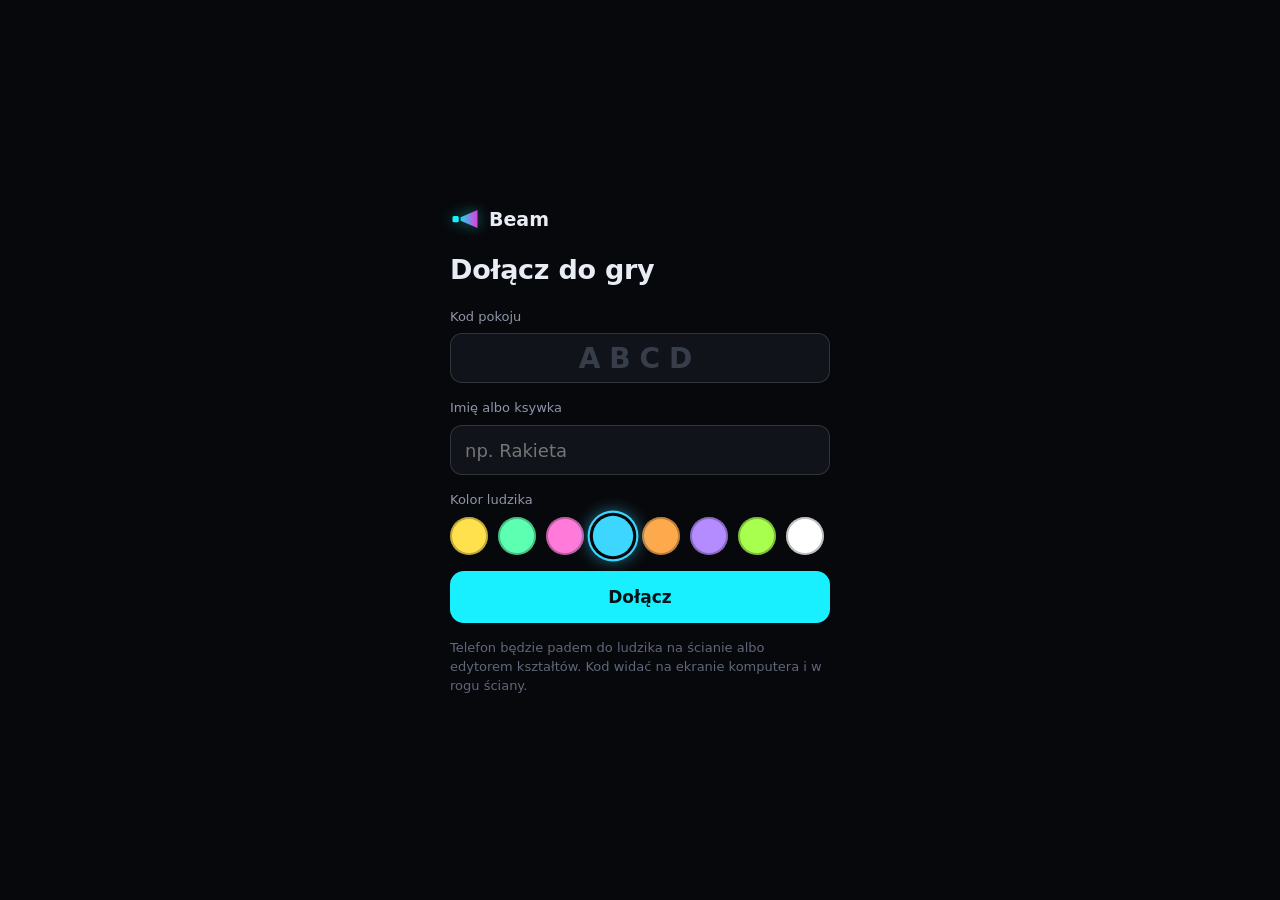
==== pad.html @ 0df1cca1 "Add phones: rooms with QR join, gamepads for up to 8 players and a touch wall editor Phones join a 4" ====
<!doctype html>
<html lang="pl">
<head>
<meta charset="utf-8">
<meta name="viewport" content="width=device-width, initial-scale=1, maximum-scale=1, user-scalable=no, viewport-fit=cover">
<title>Beam pad</title>
<meta name="description" content="Beam: telefon jako pad do ludzika na ścianie albo edytor kształtów.">
<meta name="theme-color" content="#07080b">
<meta name="mobile-web-app-capable" content="yes">
<meta name="apple-mobile-web-app-capable" content="yes">
<meta name="apple-mobile-web-app-status-bar-style" content="black-translucent">
<meta name="apple-mobile-web-app-title" content="Beam">
<link rel="icon" href="data:image/svg+xml,%3Csvg xmlns='http://www.w3.org/2000/svg' viewBox='0 0 24 24'%3E%3Crect width='24' height='24' rx='6' fill='%2307080b'/%3E%3Crect x='3' y='9.5' width='4.5' height='5' rx='1.2' fill='%2319f0ff'/%3E%3Cpath d='M8.5 10.6 21 5.5v13l-12.5-5.1z' fill='%23ff3df2'/%3E%3C/svg%3E">
<link rel="stylesheet" href="css/pad.css">
<script type="module" src="js/pad/main.js"></script>
</head>
<body>
<main id="join" class="screen">
  <form id="joinForm" class="joinbox" autocomplete="off">
    <div class="brand">
      <svg viewBox="0 0 24 24" width="30" height="30" aria-hidden="true"><defs><linearGradient id="beamg" x1="0" x2="1"><stop offset="0" stop-color="#19f0ff"/><stop offset="1" stop-color="#ff3df2"/></linearGradient></defs><rect x="2" y="9.5" width="5" height="5" rx="1.2" fill="#19f0ff"/><path d="M8.5 10.6 22 4.8v14.4l-13.5-5.8z" fill="url(#beamg)" opacity=".9"/></svg>
      <span>Beam</span>
    </div>
    <h1>Dołącz do gry</h1>
    <label class="field"><span>Kod pokoju</span><input id="code" class="codein" inputmode="text" autocapitalize="characters" autocorrect="off" spellcheck="false" maxlength="4" placeholder="ABCD"></label>
    <label class="field"><span>Imię albo ksywka</span><input id="name" maxlength="14" autocorrect="off" spellcheck="false" placeholder="np. Rakieta"></label>
    <div class="field"><span>Kolor ludzika</span><div id="colors" class="colors"></div></div>
    <button id="go" class="btn primary big" type="submit">Dołącz</button>
    <p id="joinErr" class="err" role="alert"></p>
    <p class="fine">Telefon będzie padem do ludzika na ścianie albo edytorem kształtów. Kod widać na ekranie komputera i w rogu ściany.</p>
  </form>
</main>

<main id="wait" class="screen">
  <div class="waitbox">
    <div id="waitSpin" class="spin"></div>
    <h2 id="waitTitle">Łączę...</h2>
    <p id="waitText"></p>
    <div id="waitBtns" class="col"></div>
  </div>
</main>

<main id="app" class="screen">
  <header id="bar">
    <button id="me" class="me" type="button"><i class="dot"></i><b id="meName"></b></button>
    <span id="room" class="room"></span>
    <span id="net" class="net"><i></i><em></em></span>
    <nav id="tabs" class="tabs"><button type="button" data-tab="pad">Pad</button><button type="button" data-tab="edit">Ściana</button></nav>
  </header>
  <div id="banner" class="banner"></div>

  <section id="padv" class="view">
    <div id="dz" class="zone dz">
      <div class="pb l" data-b="left"><svg viewBox="0 0 24 24"><path d="M15 5l-8 7 8 7z"/></svg></div>
      <div class="pb r" data-b="right"><svg viewBox="0 0 24 24"><path d="M9 5l8 7-8 7z"/></svg></div>
      <div class="pb d" data-b="down"><svg viewBox="0 0 24 24"><path d="M5 9l7 8 7-8z"/></svg></div>
    </div>
    <div class="mid">
      <p id="st1" class="st1"></p>
      <p id="st2" class="st2"></p>
      <div id="roster" class="roster"></div>
      <p class="turn">Poziomo jest wygodniej.</p>
      <p class="keyhint">Klawiatura: strzałki albo WASD, spacja to skok, Shift chwyta.</p>
    </div>
    <div id="az" class="zone az">
      <div class="pb grab" data-b="grab"><span>Chwyć</span></div>
      <div class="pb jump" data-b="jump"><span>Skok</span></div>
    </div>
  </section>

  <section id="editv" class="view">
    <canvas id="ec"></canvas>
    <div class="etop">
      <div id="eview" class="seg"><button type="button" data-v="wall">Ściana</button><button type="button" data-v="photo">Zdjęcie</button></div>
      <button id="eshot" class="btn small" type="button">Zdjęcie ściany</button>
    </div>
    <p id="enote" class="enote"></p>
    <div id="epoly" class="epoly">
      <button id="ppop" class="btn small" type="button">Cofnij punkt</button>
      <button id="pclose" class="btn small primary" type="button">Zamknij kształt</button>
    </div>
    <nav class="ebar">
      <button type="button" data-tool="select" title="Wybierz i przesuń"><svg viewBox="0 0 20 20"><path d="M5 3l11 6.5-4.8 1.4L9 16z" stroke-linejoin="round"/></svg><span>Wybierz</span></button>
      <button type="button" data-tool="rect" title="Prostokąt"><svg viewBox="0 0 20 20"><rect x="3.5" y="5" width="13" height="10" rx="1.2"/></svg><span>Prostokąt</span></button>
      <button type="button" data-tool="poly" title="Wielokąt"><svg viewBox="0 0 20 20"><path d="M4 15.5L6.5 4.5l7 3 2.5 8z" stroke-linejoin="round"/></svg><span>Wielokąt</span></button>
      <button id="etype" type="button" title="Typ"><i class="sw"></i><span id="etypeName">Kolizja</span></button>
      <button id="edel" type="button" title="Usuń zaznaczone"><svg viewBox="0 0 20 20"><path d="M4.5 6h11M8 6V4.5h4V6M6 6l.8 10h6.4L14 6"/></svg><span>Usuń</span></button>
      <button id="eundo" class="ic" type="button" title="Cofnij" aria-label="Cofnij"><svg viewBox="0 0 20 20"><path d="M7 4.5L3.5 8 7 11.5"/><path d="M4 8h7.5a4.5 4.5 0 0 1 0 9H9"/></svg></button>
      <button id="eredo" class="ic" type="button" title="Ponów" aria-label="Ponów"><svg viewBox="0 0 20 20"><path d="M13 4.5L16.5 8 13 11.5"/><path d="M16 8H8.5a4.5 4.5 0 0 0 0 9H11"/></svg></button>
    </nav>
  </section>
</main>

<section id="markv" class="overlay">
  <canvas id="mc"></canvas>
  <p id="mtext" class="mtext"></p>
  <div class="mbar">
    <button id="mcancel" class="btn" type="button">Anuluj</button>
    <button id="mok" class="btn primary" type="button">Gotowe</button>
  </div>
</section>

<div id="sheet" class="sheetwrap"></div>
<div id="toast" class="toast" role="status"></div>
<input id="shotFile" type="file" accept="image/*" capture="environment" hidden>
<noscript><p class="nojs">Beam potrzebuje JavaScriptu.</p></noscript>
</body>
</html>
---- css/pad.css ----
/* Beam: phone page. Big thumb zones lit in the player's own color, a touch wall editor and the photo marker matcher. */

:root {
  --bg: #07080b;
  --chrome: #0b0d12;
  --card: #10131a;
  --card2: #171b26;
  --line: rgba(255, 255, 255, 0.08);
  --line2: rgba(255, 255, 255, 0.14);
  --text: #e8ecf4;
  --soft: #c3cad8;
  --dim: #8d95a8;
  --faint: #5f6779;
  --acc: #19f0ff;
  --acc-ink: #031317;
  --warn: #ffd23d;
  --err: #ff4d5e;
  --pc: #19f0ff;
  --font: -apple-system, BlinkMacSystemFont, "SF Pro Text", "Inter", "Segoe UI", system-ui, sans-serif;
  --st: env(safe-area-inset-top, 0px);
  --sb: env(safe-area-inset-bottom, 0px);
  --sl: env(safe-area-inset-left, 0px);
  --sr: env(safe-area-inset-right, 0px);
}

* { box-sizing: border-box; }
html, body { height: 100%; margin: 0; overscroll-behavior: none; }
body {
  position: fixed;
  inset: 0;
  overflow: hidden;
  background: var(--bg);
  color: var(--text);
  font: 15px/1.45 var(--font);
  -webkit-font-smoothing: antialiased;
  -webkit-text-size-adjust: 100%;
  user-select: none;
  -webkit-user-select: none;
  -webkit-touch-callout: none;
  -webkit-tap-highlight-color: transparent;
  touch-action: manipulation;
}
button, input { font: inherit; color: inherit; }
button { cursor: pointer; }
button:disabled { opacity: 0.32; pointer-events: none; }
input { user-select: text; -webkit-user-select: text; }
button:focus-visible, input:focus-visible { outline: 2px solid rgba(25, 240, 255, 0.55); outline-offset: 2px; }
svg { display: block; }

.screen { display: none; position: absolute; inset: 0; }
.screen.on { display: flex; }

.btn {
  height: 42px;
  padding: 0 18px;
  border: 1px solid var(--line2);
  border-radius: 12px;
  background: var(--card2);
  font-weight: 600;
  white-space: nowrap;
  transition: background 0.15s, transform 0.08s;
}
.btn:active { transform: scale(0.98); }
.btn.primary { border-color: transparent; background: var(--acc); color: var(--acc-ink); font-weight: 680; }
.btn.small { height: 34px; padding: 0 13px; border-radius: 10px; font-size: 13.5px; }
.btn.big { height: 52px; font-size: 17px; border-radius: 14px; }
.col { display: flex; flex-direction: column; gap: 8px; width: 100%; }

#join { justify-content: center; overflow-y: auto; touch-action: pan-y; padding: calc(24px + var(--st)) calc(20px + var(--sr)) calc(24px + var(--sb)) calc(20px + var(--sl)); }
.joinbox { display: flex; flex-direction: column; gap: 16px; width: 100%; max-width: 380px; margin: auto 0; }
.brand { display: flex; align-items: center; gap: 9px; font-size: 19px; font-weight: 750; }
.brand svg { filter: drop-shadow(0 0 7px rgba(25, 240, 255, 0.5)); }
h1 { margin: 0 0 2px; font-size: 27px; font-weight: 760; letter-spacing: -0.01em; }
.field { display: flex; flex-direction: column; gap: 7px; color: var(--dim); font-size: 13px; }
.field input {
  width: 100%;
  height: 50px;
  padding: 0 14px;
  border: 1px solid var(--line2);
  border-radius: 12px;
  background: var(--card);
  color: var(--text);
  font-size: 18px;
  outline: none;
  transition: border-color 0.15s;
}
.field input:focus { border-color: rgba(25, 240, 255, 0.55); }
.codein { text-align: center; font-size: 28px !important; font-weight: 750; letter-spacing: 0.32em; text-transform: uppercase; font-variant-numeric: tabular-nums; }
.codein::placeholder { color: var(--faint); opacity: 0.5; }
.colors { display: flex; flex-wrap: wrap; gap: 10px; }
.sw8 {
  width: 38px;
  height: 38px;
  padding: 0;
  border: 0;
  border-radius: 50%;
  background: var(--c);
  box-shadow: inset 0 0 0 2px rgba(0, 0, 0, 0.25);
  transition: transform 0.12s, box-shadow 0.15s, opacity 0.15s;
}
.sw8.on { box-shadow: 0 0 0 3px var(--bg), 0 0 0 5px var(--c), 0 0 18px var(--c); transform: scale(1.06); }
.sw8.taken { opacity: 0.25; }
.err { min-height: 0; margin: 0; color: var(--err); font-size: 14px; }
.err:empty { display: none; }
.fine { margin: 0; color: var(--faint); font-size: 13px; }

#wait { align-items: center; justify-content: center; padding: 24px; }
.waitbox { display: flex; flex-direction: column; align-items: center; gap: 12px; width: 100%; max-width: 360px; text-align: center; }
.waitbox h2 { margin: 6px 0 0; font-size: 21px; }
.waitbox p { margin: 0; color: var(--soft); }
.waitbox .col { margin-top: 10px; }
.spin {
  width: 44px;
  height: 44px;
  border: 2px solid rgba(255, 255, 255, 0.08);
  border-top-color: var(--acc);
  border-radius: 50%;
  animation: spin 0.9s linear infinite;
}
.spin.off { display: none; }
@keyframes spin { to { transform: rotate(360deg); } }

#app { flex-direction: column; }
#bar {
  display: flex;
  align-items: center;
  gap: 10px;
  flex: none;
  height: calc(46px + var(--st));
  padding: var(--st) calc(10px + var(--sr)) 0 calc(10px + var(--sl));
  background: var(--chrome);
  border-bottom: 1px solid var(--line);
}
.me { display: flex; align-items: center; gap: 8px; min-width: 0; height: 34px; padding: 0 12px 0 10px; border: 1px solid var(--line2); border-radius: 999px; background: var(--card); }
.me .dot { flex: none; width: 12px; height: 12px; border-radius: 50%; background: var(--pc); box-shadow: 0 0 10px var(--pc); }
.me b { overflow: hidden; max-width: 34vw; font-weight: 650; white-space: nowrap; text-overflow: ellipsis; }
.room { color: var(--dim); font-size: 13px; font-weight: 700; letter-spacing: 0.14em; }
.net { display: flex; align-items: center; gap: 6px; margin-right: auto; color: var(--faint); font-size: 12px; font-variant-numeric: tabular-nums; }
.net i { width: 7px; height: 7px; border-radius: 50%; background: var(--faint); }
.net.rtc i { background: var(--acc); box-shadow: 0 0 7px var(--acc); }
.net.relay i { background: var(--warn); box-shadow: 0 0 7px var(--warn); }
.net.local i { background: #fff; }
.net em { font-style: normal; }
.tabs { display: flex; flex: none; gap: 2px; padding: 2px; border: 1px solid var(--line); border-radius: 11px; background: rgba(255, 255, 255, 0.04); }
.tabs button { height: 32px; padding: 0 14px; border: 0; border-radius: 9px; background: transparent; color: var(--dim); font-weight: 600; }
.tabs button.on { background: var(--card2); color: var(--text); box-shadow: inset 0 1px 0 rgba(255, 255, 255, 0.06), 0 1px 3px rgba(0, 0, 0, 0.45); }
.banner { display: none; flex: none; padding: 6px 12px; background: rgba(255, 210, 61, 0.12); color: var(--warn); font-size: 13px; text-align: center; }
.banner.on { display: block; }

.view { display: none; position: relative; flex: 1; min-height: 0; }
.view.on { display: grid; }

#padv {
  grid-template: "dz mid az" 1fr / 1fr minmax(110px, 0.55fr) 1fr;
  padding: 12px calc(12px + var(--sr)) calc(12px + var(--sb)) calc(12px + var(--sl));
  gap: 10px;
  touch-action: none;
}
.zone { position: relative; min-width: 0; min-height: 0; container-type: size; touch-action: none; }
.dz { grid-area: dz; display: grid; grid-template: "l r" 1fr "d d" 0.46fr / 1fr 1fr; gap: 10px; }
.az { grid-area: az; }
.pb {
  display: grid;
  place-items: center;
  border: 1px solid rgba(255, 255, 255, 0.11);
  border-radius: 24px;
  background: linear-gradient(180deg, #151925, #0d1018);
  box-shadow: inset 0 1px 0 rgba(255, 255, 255, 0.05), 0 6px 18px rgba(0, 0, 0, 0.35);
  color: var(--soft);
  transition: background 0.07s, border-color 0.07s, box-shadow 0.07s, transform 0.07s;
  pointer-events: none;
}
.pb svg { width: 34%; max-width: 64px; fill: currentColor; }
.pb span { font-size: clamp(14px, 4.2cqh, 22px); font-weight: 750; letter-spacing: 0.04em; text-transform: uppercase; }
.pb.l { grid-area: l; }
.pb.r { grid-area: r; }
.pb.d { grid-area: d; border-radius: 18px; }
.pb.d svg { width: 16%; max-width: 40px; }
.pb.on {
  border-color: var(--pc);
  background: linear-gradient(180deg, color-mix(in srgb, var(--pc) 30%, #151925), color-mix(in srgb, var(--pc) 16%, #0d1018));
  box-shadow: 0 0 28px color-mix(in srgb, var(--pc) 45%, transparent), inset 0 0 22px color-mix(in srgb, var(--pc) 30%, transparent);
  color: #fff;
  transform: scale(0.97);
}
.jump, .grab { position: absolute; border-radius: 50%; }
.jump { --J: min(66cqh, 60cqw); width: var(--J); height: var(--J); right: 6cqw; bottom: 8cqh; border-width: 1.5px; }
.grab { --G: min(38cqh, 36cqw); width: var(--G); height: var(--G); left: 4cqw; top: 6cqh; }
.jump span { font-size: clamp(16px, 7cqh, 28px); }
body:not(.rubbery) .grab { display: none; }
body:not(.rubbery) .jump { right: auto; bottom: auto; left: 50%; top: 50%; translate: -50% -50%; }

.mid { grid-area: mid; display: flex; flex-direction: column; align-items: center; justify-content: center; gap: 6px; min-width: 0; text-align: center; pointer-events: none; }
.st1 { margin: 0; font-size: 19px; font-weight: 750; }
.st2 { margin: 0; color: var(--dim); font-size: 13px; }
.roster { display: flex; flex-wrap: wrap; justify-content: center; gap: 6px; margin-top: 6px; }
.chip { display: flex; align-items: center; gap: 6px; max-width: 100%; padding: 3px 9px 3px 7px; border: 1px solid var(--line); border-radius: 999px; color: var(--soft); font-size: 12px; white-space: nowrap; }
.chip i { flex: none; width: 8px; height: 8px; border-radius: 50%; background: var(--c); box-shadow: 0 0 6px var(--c); }
.chip.me { border-color: color-mix(in srgb, var(--pc) 50%, transparent); }
.turn, .keyhint { display: none; margin: 4px 0 0; color: var(--faint); font-size: 12px; }
@media (hover: hover) and (pointer: fine) { .keyhint { display: block; } }

@media (orientation: portrait) {
  #padv { grid-template: "mid mid" minmax(0, 0.7fr) "dz az" 1fr / 1fr 1fr; }
  .dz { grid-template: "l r" 1fr "d d" 0.5fr / 1fr 1fr; gap: 8px; }
  .jump { --J: min(70cqh, 82cqw); right: 2cqw; bottom: 4cqh; }
  .grab { --G: min(40cqh, 50cqw); left: 0; top: 0; }
  .turn { display: block; }
}

#editv { touch-action: none; overflow: hidden; }
#ec { position: absolute; inset: 0; width: 100%; height: 100%; touch-action: none; }
.etop { position: absolute; top: 10px; left: calc(10px + var(--sl)); right: calc(10px + var(--sr)); display: flex; align-items: center; justify-content: space-between; gap: 8px; pointer-events: none; }
.etop > * { pointer-events: auto; }
.seg { display: inline-flex; gap: 2px; padding: 2px; border: 1px solid var(--line2); border-radius: 11px; background: rgba(11, 13, 18, 0.9); }
.seg button { height: 32px; padding: 0 13px; border: 0; border-radius: 9px; background: transparent; color: var(--dim); font-size: 13.5px; font-weight: 600; }
.seg button.on { background: var(--card2); color: var(--text); }
.etop .btn { background: rgba(23, 27, 38, 0.92); }
.enote { position: absolute; top: 56px; left: 50%; max-width: calc(100% - 32px); margin: 0; padding: 7px 13px; border: 1px solid var(--line2); border-radius: 12px; background: rgba(11, 13, 18, 0.92); color: var(--soft); font-size: 13px; text-align: center; transform: translateX(-50%); pointer-events: none; }
.enote:empty { display: none; }
.epoly { position: absolute; bottom: calc(86px + var(--sb)); left: 50%; display: none; gap: 8px; transform: translateX(-50%); }
.epoly.on { display: flex; }
.ebar {
  position: absolute;
  left: calc(8px + var(--sl));
  right: calc(8px + var(--sr));
  bottom: calc(8px + var(--sb));
  display: flex;
  gap: 2px;
  padding: 5px;
  border: 1px solid var(--line2);
  border-radius: 18px;
  background: rgba(11, 13, 18, 0.94);
  box-shadow: 0 12px 30px rgba(0, 0, 0, 0.45);
}
.ebar button {
  display: flex;
  flex: 1;
  flex-direction: column;
  align-items: center;
  justify-content: center;
  gap: 3px;
  min-width: 0;
  height: 56px;
  padding: 0 2px;
  border: 0;
  border-radius: 13px;
  background: transparent;
  color: var(--dim);
  font-size: 10.5px;
  font-weight: 600;
}
.ebar button svg { width: 22px; height: 22px; fill: none; stroke: currentColor; stroke-width: 1.6; }
.ebar button span { overflow: hidden; max-width: 100%; white-space: nowrap; text-overflow: ellipsis; }
.ebar button.on { background: rgba(25, 240, 255, 0.1); color: var(--acc); }
.ebar button.ic { flex: 0 0 42px; }
.ebar .sw { width: 24px; height: 13px; margin: 4px 0 1px; border: 1.5px solid var(--c); border-radius: 4px; box-shadow: 0 0 8px color-mix(in srgb, var(--c) 55%, transparent); }
.ebar .sw.mask { border-color: rgba(255, 255, 255, 0.45); background: repeating-linear-gradient(135deg, rgba(255, 255, 255, 0.4) 0 1.5px, transparent 1.5px 5px); box-shadow: none; }

.overlay { position: fixed; inset: 0; z-index: 30; display: none; background: #000; touch-action: none; }
.overlay.on { display: block; }
#mc { position: absolute; inset: 0; width: 100%; height: 100%; }
.mtext { position: absolute; top: calc(10px + var(--st)); left: 50%; width: min(520px, calc(100% - 24px)); margin: 0; padding: 9px 14px; border: 1px solid var(--line2); border-radius: 14px; background: rgba(11, 13, 18, 0.92); color: var(--soft); font-size: 14px; text-align: center; transform: translateX(-50%); pointer-events: none; }
.mbar { position: absolute; left: 50%; bottom: calc(14px + var(--sb)); display: flex; gap: 10px; transform: translateX(-50%); }
.mbar .btn { min-width: 120px; }

.sheetwrap { position: fixed; inset: 0; z-index: 40; display: none; align-items: flex-end; justify-content: center; background: rgba(0, 0, 0, 0.6); }
.sheetwrap.on { display: flex; animation: fadein 0.16s ease-out; }
.sh {
  display: flex;
  flex-direction: column;
  gap: 14px;
  width: 100%;
  max-width: 520px;
  max-height: 88%;
  overflow-y: auto;
  padding: 18px calc(18px + var(--sr)) calc(20px + var(--sb)) calc(18px + var(--sl));
  border: 1px solid var(--line2);
  border-bottom: 0;
  border-radius: 20px 20px 0 0;
  background: var(--card);
  box-shadow: 0 -20px 60px rgba(0, 0, 0, 0.5);
  animation: slideup 0.24s cubic-bezier(0.2, 0.8, 0.3, 1);
  touch-action: pan-y;
}
.sh h3 { margin: 0; color: var(--dim); font-size: 12px; font-weight: 650; letter-spacing: 0.05em; text-transform: uppercase; }
.sh p { margin: 0; color: var(--soft); }
.sh .row { display: flex; gap: 8px; }
.sh .row .btn { flex: 1; }
.types { display: grid; grid-template-columns: repeat(3, 1fr); gap: 8px; }
.type {
  display: flex;
  flex-direction: column;
  align-items: center;
  gap: 8px;
  padding: 13px 4px 11px;
  border: 1px solid var(--line);
  border-radius: 13px;
  background: var(--bg);
  color: var(--dim);
  font-size: 13px;
}
.type.on { border-color: rgba(255, 255, 255, 0.45); background: var(--card2); color: var(--text); }
.type .sw { width: 30px; height: 15px; border: 1.5px solid var(--c); border-radius: 4px; box-shadow: 0 0 9px color-mix(in srgb, var(--c) 55%, transparent); }
.type .sw.mask { border-color: rgba(255, 255, 255, 0.45); background: repeating-linear-gradient(135deg, rgba(255, 255, 255, 0.4) 0 1.5px, transparent 1.5px 5px); box-shadow: none; }
.filebtn { position: relative; display: grid; place-items: center; overflow: hidden; }
.filebtn input { position: absolute; inset: 0; opacity: 0; }
@keyframes fadein { from { opacity: 0; } }
@keyframes slideup { from { transform: translateY(30px); opacity: 0; } }
@media (prefers-reduced-motion: reduce) { .sheetwrap.on, .sh { animation: none; } }

.toast {
  position: fixed;
  left: 50%;
  bottom: calc(96px + var(--sb));
  z-index: 50;
  max-width: calc(100% - 32px);
  padding: 10px 16px;
  border: 1px solid var(--line2);
  border-radius: 14px;
  background: rgba(16, 19, 26, 0.96);
  box-shadow: 0 12px 40px rgba(0, 0, 0, 0.5);
  color: var(--soft);
  font-size: 14px;
  text-align: center;
  pointer-events: none;
  opacity: 0;
  transform: translate(-50%, 10px);
  transition: opacity 0.2s, transform 0.25s cubic-bezier(0.2, 0.8, 0.3, 1);
}
.toast.on { opacity: 1; transform: translate(-50%, 0); }

.nojs { position: fixed; inset: 0; display: grid; place-items: center; margin: 0; background: var(--bg); color: var(--dim); }
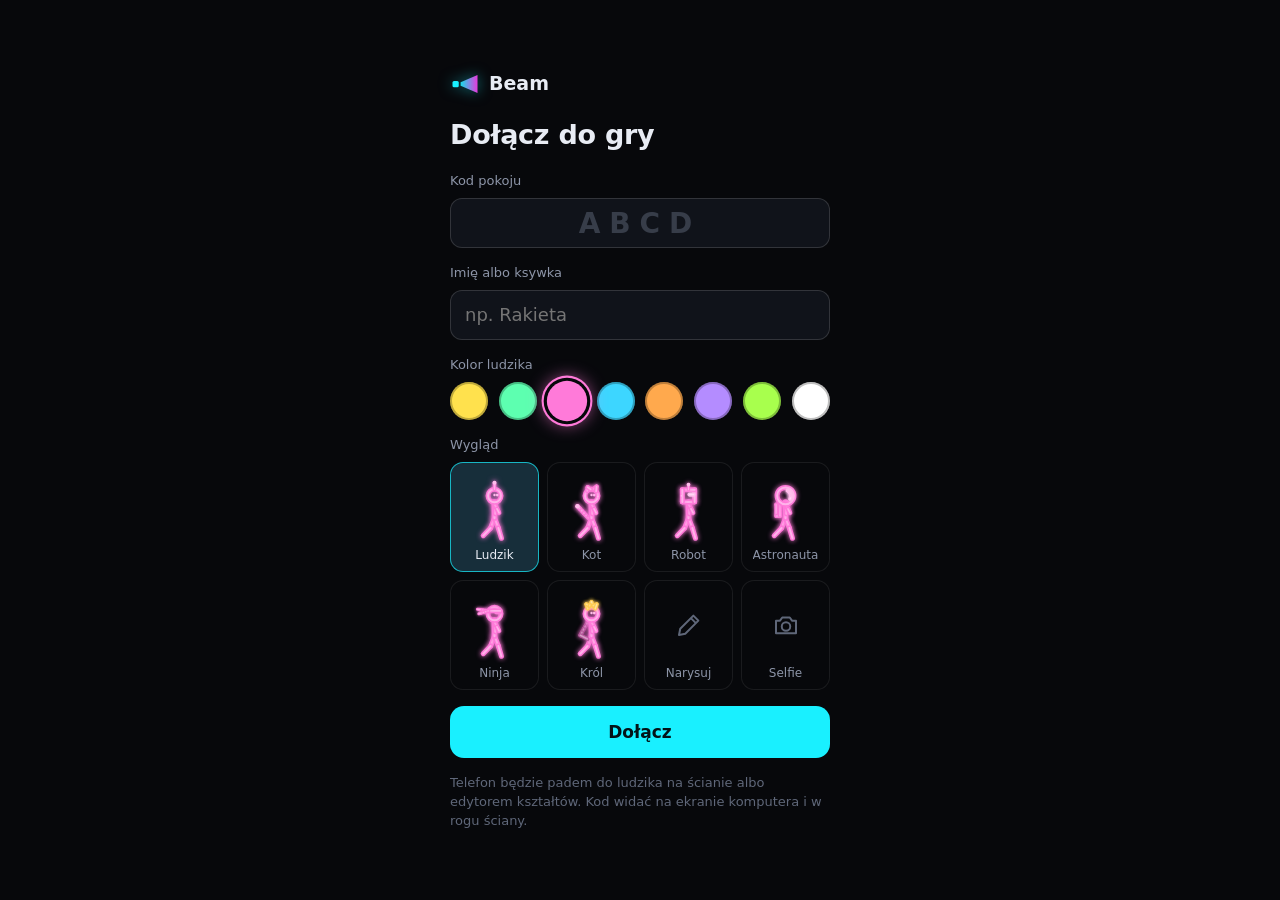
==== commit 7ce6030b: "wip: kopia 2026-11-25 17:16" ====
--- a/pad.html
+++ b/pad.html
@@ -25,6 +25,7 @@
     <label class="field"><span>Kod pokoju</span><input id="code" class="codein" inputmode="text" autocapitalize="characters" autocorrect="off" spellcheck="false" maxlength="4" placeholder="ABCD"></label>
     <label class="field"><span>Imię albo ksywka</span><input id="name" maxlength="14" autocorrect="off" spellcheck="false" placeholder="np. Rakieta"></label>
     <div class="field"><span>Kolor ludzika</span><div id="colors" class="colors"></div></div>
+    <div class="field"><span>Wygląd</span><div id="looks" class="looks"></div></div>
     <button id="go" class="btn primary big" type="submit">Dołącz</button>
     <p id="joinErr" class="err" role="alert"></p>
     <p class="fine">Telefon będzie padem do ludzika na ścianie albo edytorem kształtów. Kod widać na ekranie komputera i w rogu ściany.</p>
@@ -58,12 +59,14 @@
     <div class="mid">
       <p id="st1" class="st1"></p>
       <p id="st2" class="st2"></p>
+      <div id="board" class="board"></div>
+      <button id="again" class="btn primary again" type="button">Jeszcze raz</button>
       <div id="roster" class="roster"></div>
       <p class="turn">Poziomo jest wygodniej.</p>
-      <p class="keyhint">Klawiatura: strzałki albo WASD, spacja to skok, Shift chwyta.</p>
+      <p class="keyhint">Klawiatura: strzałki albo WASD, spacja to skok, Shift to chwyt albo cios.</p>
     </div>
     <div id="az" class="zone az">
-      <div class="pb grab" data-b="grab"><span>Chwyć</span></div>
+      <div class="pb grab" data-b="grab"><span id="actName">Chwyć</span></div>
       <div class="pb jump" data-b="jump"><span>Skok</span></div>
     </div>
   </section>
@@ -100,9 +103,31 @@
   </div>
 </section>
 
+<section id="drawv" class="overlay top">
+  <canvas class="dc"></canvas>
+  <p class="mtext">Narysuj palcem głowę i tułów w ramce. Nogi i chodzenie dorobi gra.</p>
+  <div class="mbar">
+    <button class="btn" type="button" data-a="clear">Wyczyść</button>
+    <button class="btn" type="button" data-a="undo">Cofnij</button>
+    <button class="btn" type="button" data-a="cancel">Anuluj</button>
+    <button class="btn primary" type="button" data-a="ok">Gotowe</button>
+  </div>
+</section>
+
+<section id="facev" class="overlay top">
+  <canvas class="dc"></canvas>
+  <p class="mtext">Ustaw twarz w kółku. Jednym palcem przesuwasz, dwoma przybliżasz.</p>
+  <div class="mbar">
+    <button class="btn" type="button" data-a="again">Inne zdjęcie</button>
+    <button class="btn" type="button" data-a="cancel">Anuluj</button>
+    <button class="btn primary" type="button" data-a="ok">Gotowe</button>
+  </div>
+</section>
+
 <div id="sheet" class="sheetwrap"></div>
 <div id="toast" class="toast" role="status"></div>
 <input id="shotFile" type="file" accept="image/*" capture="environment" hidden>
+<input id="faceFile" type="file" accept="image/*" capture="user" hidden>
 <noscript><p class="nojs">Beam potrzebuje JavaScriptu.</p></noscript>
 </body>
 </html>
--- a/css/pad.css
+++ b/css/pad.css
@@ -87,10 +87,11 @@
 .field input:focus { border-color: rgba(25, 240, 255, 0.55); }
 .codein { text-align: center; font-size: 28px !important; font-weight: 750; letter-spacing: 0.32em; text-transform: uppercase; font-variant-numeric: tabular-nums; }
 .codein::placeholder { color: var(--faint); opacity: 0.5; }
-.colors { display: flex; flex-wrap: wrap; gap: 10px; }
+.colors { display: grid; grid-template-columns: repeat(8, minmax(0, 38px)); justify-content: space-between; gap: 8px; }
 .sw8 {
-  width: 38px;
-  height: 38px;
+  width: 100%;
+  height: auto;
+  aspect-ratio: 1;
   padding: 0;
   border: 0;
   border-radius: 50%;
@@ -187,12 +188,25 @@
 .jump { --J: min(66cqh, 60cqw); width: var(--J); height: var(--J); right: 6cqw; bottom: 8cqh; border-width: 1.5px; }
 .grab { --G: min(38cqh, 36cqw); width: var(--G); height: var(--G); left: 4cqw; top: 6cqh; }
 .jump span { font-size: clamp(16px, 7cqh, 28px); }
-body:not(.rubbery) .grab { display: none; }
-body:not(.rubbery) .jump { right: auto; bottom: auto; left: 50%; top: 50%; translate: -50% -50%; }
-
-.mid { grid-area: mid; display: flex; flex-direction: column; align-items: center; justify-content: center; gap: 6px; min-width: 0; text-align: center; pointer-events: none; }
-.st1 { margin: 0; font-size: 19px; font-weight: 750; }
+body:not(.act) .grab { display: none; }
+body:not(.act) .jump { right: auto; bottom: auto; left: 50%; top: 50%; translate: -50% -50%; }
+
+.mid { grid-area: mid; display: flex; flex-direction: column; align-items: center; justify-content: center; gap: 6px; min-width: 0; min-height: 0; overflow: hidden; text-align: center; pointer-events: none; }
+.st1 { margin: 0; font-size: 19px; font-weight: 750; font-variant-numeric: tabular-nums; }
+.st1.big { font-size: 64px; line-height: 1; color: var(--pc); text-shadow: 0 0 24px var(--pc); animation: pop 0.45s cubic-bezier(0.2, 0.9, 0.3, 1.3); }
 .st2 { margin: 0; color: var(--dim); font-size: 13px; }
+.st2:empty { display: none; }
+.board { display: flex; flex-direction: column; gap: 3px; width: 100%; max-width: 260px; }
+.board:empty { display: none; }
+.brow { display: grid; grid-template-columns: 22px 8px 1fr auto; align-items: center; gap: 7px; padding: 3px 9px; border: 1px solid var(--line); border-radius: 9px; color: var(--soft); font-size: 13px; text-align: left; font-variant-numeric: tabular-nums; }
+.brow b { color: var(--text); }
+.brow i { width: 8px; height: 8px; border-radius: 50%; background: var(--c); box-shadow: 0 0 6px var(--c); }
+.brow span { overflow: hidden; white-space: nowrap; text-overflow: ellipsis; }
+.brow em { color: var(--text); font-style: normal; font-weight: 650; }
+.brow.me { border-color: color-mix(in srgb, var(--pc) 55%, transparent); background: color-mix(in srgb, var(--pc) 10%, transparent); }
+.again { display: none; margin-top: 4px; pointer-events: auto; }
+.again.on { display: block; }
+@keyframes pop { from { transform: scale(1.6); opacity: 0; } }
 .roster { display: flex; flex-wrap: wrap; justify-content: center; gap: 6px; margin-top: 6px; }
 .chip { display: flex; align-items: center; gap: 6px; max-width: 100%; padding: 3px 9px 3px 7px; border: 1px solid var(--line); border-radius: 999px; color: var(--soft); font-size: 12px; white-space: nowrap; }
 .chip i { flex: none; width: 8px; height: 8px; border-radius: 50%; background: var(--c); box-shadow: 0 0 6px var(--c); }
@@ -259,7 +273,32 @@
 
 .overlay { position: fixed; inset: 0; z-index: 30; display: none; background: #000; touch-action: none; }
 .overlay.on { display: block; }
-#mc { position: absolute; inset: 0; width: 100%; height: 100%; }
+.overlay.top { z-index: 45; }
+#mc, .dc { position: absolute; inset: 0; width: 100%; height: 100%; touch-action: none; }
+.overlay .mbar { flex-wrap: wrap; justify-content: center; width: max-content; max-width: calc(100% - 20px); }
+.overlay.top .mbar { gap: 6px; }
+.overlay.top .mbar .btn { min-width: 0; padding: 0 12px; }
+
+.looks { display: grid; grid-template-columns: repeat(4, 1fr); gap: 8px; }
+.lk {
+  display: flex;
+  flex-direction: column;
+  align-items: center;
+  gap: 2px;
+  min-width: 0;
+  padding: 6px 2px 7px;
+  border: 1px solid var(--line);
+  border-radius: 13px;
+  background: var(--bg);
+  color: var(--dim);
+  font-size: 12px;
+  transition: border-color 0.15s, background 0.15s;
+}
+.lk.on { border-color: color-mix(in srgb, var(--pc) 70%, transparent); background: color-mix(in srgb, var(--pc) 9%, var(--card2)); color: var(--text); }
+.lk span { overflow: hidden; max-width: 100%; white-space: nowrap; text-overflow: ellipsis; }
+.lkc { display: block; width: 100%; height: 76px; }
+.lki { display: grid; place-items: center; width: 100%; height: 76px; color: var(--faint); }
+.lki svg { width: 30px; height: 30px; fill: none; stroke: currentColor; stroke-width: 1.6; }
 .mtext { position: absolute; top: calc(10px + var(--st)); left: 50%; width: min(520px, calc(100% - 24px)); margin: 0; padding: 9px 14px; border: 1px solid var(--line2); border-radius: 14px; background: rgba(11, 13, 18, 0.92); color: var(--soft); font-size: 14px; text-align: center; transform: translateX(-50%); pointer-events: none; }
 .mbar { position: absolute; left: 50%; bottom: calc(14px + var(--sb)); display: flex; gap: 10px; transform: translateX(-50%); }
 .mbar .btn { min-width: 120px; }
